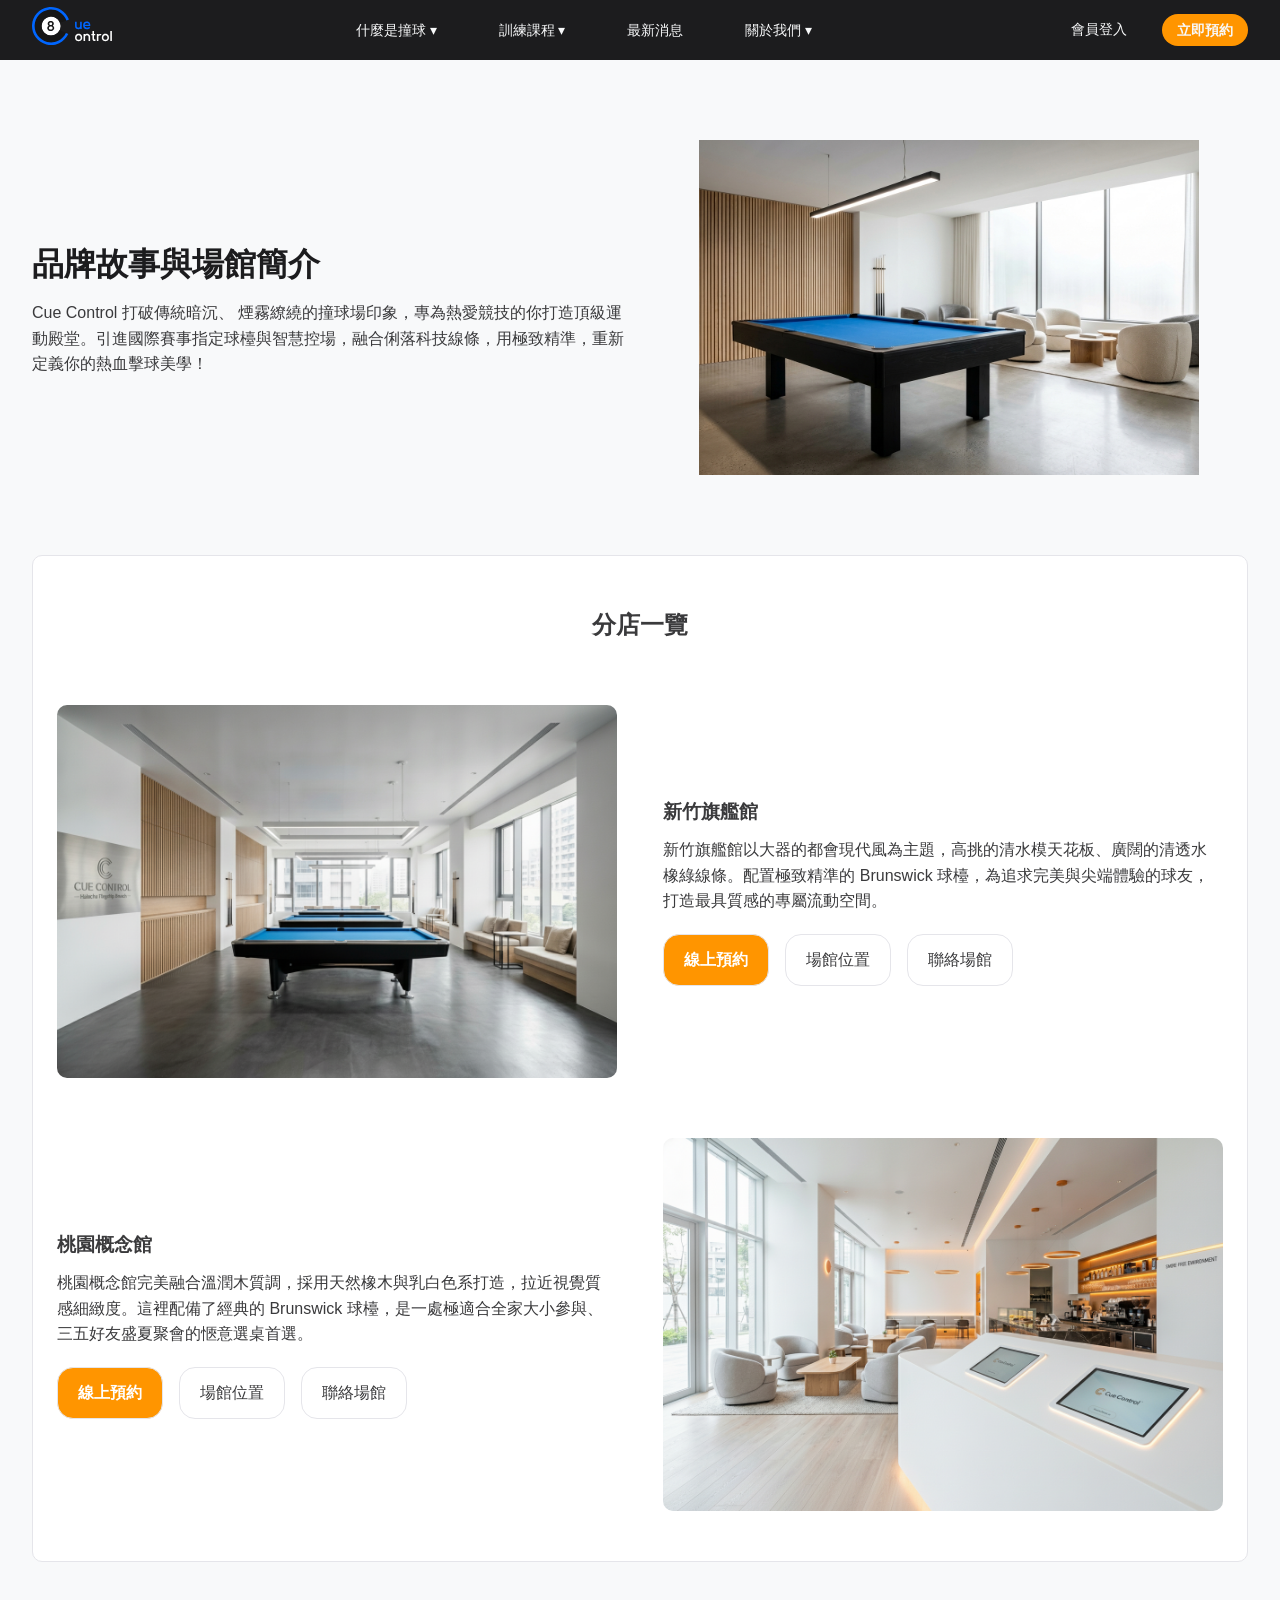
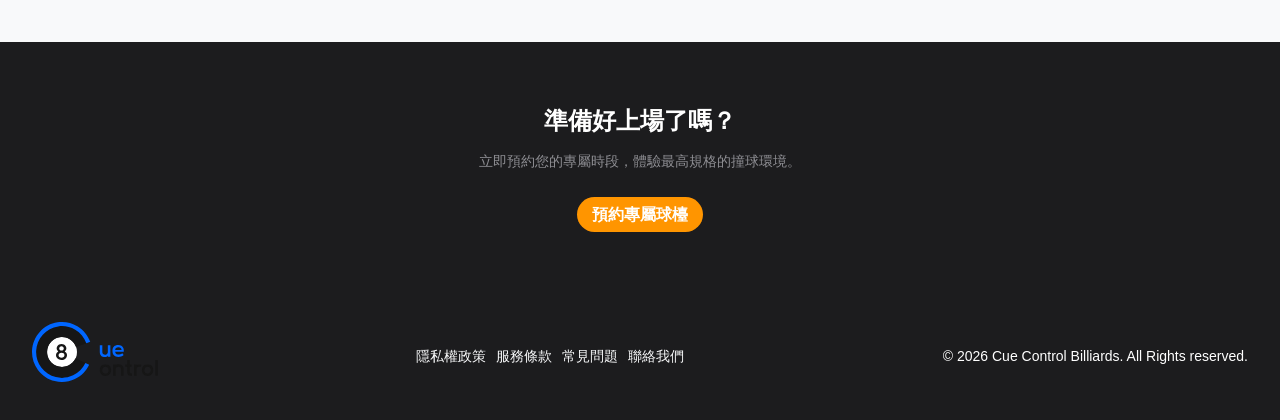
==== about.html @ 7a8957ce "initialize" ====
<!DOCTYPE html>
<html lang="zh-Hant">

<head>
    <meta charset="UTF-8">
    <meta name="viewport" content="width=device-width, initial-scale=1.0">
    <title>品牌與場館簡介</title>
    <link rel="stylesheet" href="./css/global.css">
    <link rel="stylesheet" href="./css/about.css">
    <link rel="icon" href="./images/logo.svg" type="image/png">
    <link rel="icon" href="./images/logo.svg" type="image/svg+xml">
</head>

<body>

    <header class="header header-internal">
        <nav class="container">
            <div class="left">
                <a href="index.html" class="logo"><img src="./images/logo-letter-dark-mode.svg" alt="logo"
                        class="logo-pic"></a>
            </div>
            <div class="center">
                <div class="dropdown">
                    <a href="" class="mid-btn nav-btn">什麼是撞球 ▾</a>
                    <div class="dropdown-content">
                        <a href="billiards.html">撞球知識指南</a>
                        <a href="">新手教學</a>
                    </div>
                </div>
                <div class="dropdown">
                    <a href="" class="mid-btn nav-btn">訓練課程 ▾</a>
                    <div class="dropdown-content">
                        <a href="">預約課程</a>
                        <a href="course.html">課程方案</a>
                    </div>
                </div>
                <a href="" class="mid-btn nav-btn">最新消息</a>
                <div class="dropdown">
                    <a href="" class="mid-btn nav-btn">關於我們 ▾</a>
                    <div class="dropdown-content">
                        <a href="about.html">品牌與場館</a>
                        <a href="menu.html">球檯價目及菜單</a>
                        <a href="coaches.html">專業師資團隊</a>
                    </div>
                </div>
            </div>
            <div class="right">
                <button type="button" class="mid-btn nav-btn js-login-modal-btn" id="loginModalBtn">會員登入</button>
                <a href="booking.html" class="cta-btn mid-btn nav-btn">立即預約</a>
            </div>
            <button type="button" class="burger-btn" aria-label="切換選單">
                <span class="burger-bar"></span>
                <span class="burger-bar"></span>
                <span class="burger-bar"></span>
            </button>
        </nav>
        <div class="mobile-drawer">
            <nav class="mobile-drawer-nav">
                <ul class="drawer-list">
                    <li class="drawer-li">
                        <a href="" class="drawer-link btn-nav-drawer">
                            什麼是撞球<img src="./images/arrow_down.svg" alt="" class="icon-nav-btn"></a>
                        <ul class="nav-btn-child-list ">
                            <li><a href="billiards.html" class="drawer-link">撞球知識指南</a></li>
                            <li><a href="" class="drawer-link">新手教學</a></li>
                        </ul>
                    </li>
                    <li class="drawer-li">
                        <a href="" class="drawer-link btn-nav-drawer">訓練課程<img src="./images/arrow_down.svg" alt=""
                                class="icon-nav-btn"></a>
                        <ul class="nav-btn-child-list">
                            <li><a href="" class="drawer-link">預約課程</a></li>
                            <li><a href="course.html" class="drawer-link">課程方案</a></li>
                        </ul>
                    </li>
                    <li>
                        <a href="" class="drawer-link">最新消息</a>
                    </li>
                    <li class="drawer-li">
                        <a href="" class="drawer-link btn-nav-drawer">關於我們<img src="./images/arrow_down.svg" alt=""
                                class="icon-nav-btn"></a>
                        <ul class="nav-btn-child-list">
                            <li><a href="about.html" class="drawer-link">品牌與場館</a></li>
                            <li><a href="menu.html" class="drawer-link">球檯價目及菜單</a></li>
                            <li><a href="coaches.html" class="drawer-link">專業師資團隊</a></li>
                        </ul>
                    </li>
                    <li>
                        <button type="button" class="drawer-link login-btn js-login-modal-btn">會員登入</button>
                    </li>
                    <li>
                        <a href="booking.html" class="drawer-link cta-btn">立即預約</a>
                    </li>
                </ul>
            </nav>
        </div>
    </header>

    <main>
        <dialog class="modal-login" id="loginModal">
            <button class="close-btn-area" type="button">
                <img src="./images/close.svg" alt="" id="closeBtn" class="close-btn">
            </button>
            <div class="login-top">
                <!-- <h3>只差最後一步了！</h3> -->
                <h3 class="text-title-medium login-title">登入</h3>
            </div>
            <form class="login-box">
                <div class="mem-block">
                    <label for="mem-id">手機號碼 / Email</label>
                    <input type="text" placeholder="請輸入帳號" id="mem-id">
                </div>
                <div class="mem-block">
                    <div class="mem-psw-box">
                        <label for="mem-psw">密碼</label>
                        <a href="#" class="forget-psw">忘記密碼？</a>
                    </div>

                    <input type="password" placeholder="請輸入密碼" id="mem-psw">
                </div>
                <button type="submit" class="log-in" id="logIn">登入</button>
                <div class="register-block">
                    <p>還不是會員嗎？ <a href="#" class="register-btn">立即註冊</a></p>
                </div>
            </form>
        </dialog>
        <section class="about-manifesto">
            <div class="container">
                <div class="about-manifesto-content">

                    <h1 class="text-title-large">品牌故事與場館簡介</h1>
                    <p class="text-body">
                        Cue Control 打破傳統暗沉、
                        煙霧繚繞的撞球場印象，專為熱愛競技的你打造頂級運動殿堂。引進國際賽事指定球檯與智慧控場，融合俐落科技線條，用極致精準，重新定義你的熱血擊球美學！
                    </p>
                </div>
                <div class="about-manifesto-image-wrapper">
                    <img src="./images/brand-intro.png" alt="Cue Control 奢華撞球空間" class="about-img">
                </div>


            </div>
        </section>

        <section class="about-locations">
            <div class="container">
                <div class="card">
                    <div class="about-locations__header">
                        <h2 class="head-title">分店一覽</h2>
                    </div>

                    <article class="location-card">
                        <div class="location-card__image-wrapper">
                            <img src="./images/storeimg_hsinchu.png" alt="新竹旗艦館實景" class="location-card-img">
                        </div>
                        <div class="location-card__content">
                            <h3 class="location-card__title">新竹旗艦館</h3>
                            <p class="about-page__paragraph">新竹旗艦館以大器的都會現代風為主題，高挑的清水模天花板、廣闊的清透水橡綠線條。配置極致精準的 Brunswick
                                球檯，為追求完美與尖端體驗的球友，打造最具質感的專屬流動空間。
                            </p>
                            <div class="location-card__actions">
                                <a href="booking.html" class="btn cta-btn">線上預約</a>
                                <a href="https://maps.app.goo.gl/NPpUqSH1aFyz24Te9" class="btn btn--secondary"
                                    title="開啟 google map" target="_blank">場館位置</a>
                                <a href="tel:+88635358899" class="btn btn--secondary">聯絡場館</a>
                            </div>
                        </div>
                    </article>

                    <article class="location-card location-card--reverse">
                        <div class="location-card__content">
                            <h3 class="location-card__title">桃園概念館</h3>
                            <p class="about-page__paragraph">桃園概念館完美融合溫潤木質調，採用天然橡木與乳白色系打造，拉近視覺質感細緻度。這裡配備了經典的 Brunswick
                                球檯，是一處極適合全家大小參與、三五好友盛夏聚會的愜意選桌首選。
                            </p>
                            <div class="location-card__actions">
                                <a href="booking.html" class="btn cta-btn">線上預約</a>
                                <a href="https://maps.app.goo.gl/suRcT2aDp1WyYLLZ6" class="btn btn--secondary"
                                    title="開啟 google map" target="_blank">場館位置</a>
                                <a href="tel:+88633335566" class="btn btn--secondary">聯絡場館</a>
                            </div>
                        </div>
                        <div class="location-card__image-wrapper">
                            <img src="./images/storeimg_taoyuan.png" alt="桃園概念館實景" class="location-card-img">
                        </div>
                    </article>
                </div>

            </div>
        </section>



        <section class="mobile-cta-banner">
            <h2 class="text-title-large">準備好上場了嗎？</h2>
            <p class="text-muted">立即預約您的專屬時段，體驗最高規格的撞球環境。</p>
            <a href="booking.html" class="cta-btn mid-btn">預約專屬球檯</a>

        </section>
        <nav class="mobile-bottom-nav">
            <a href="index.html" class="tab-item active"> <img src="./images/home.svg" alt="home" class="tab-icon"><span
                    class="tab-title">首頁</span></a>
            <button type="button" class="tab-item js-login-modal-btn"><img src="./images/person.svg" alt="home"
                    class="tab-icon"><span class="tab-title">會員中心</span></button>
            <a href="booking.html" class="footer-cta-btn"><span class="tab-title">立即預約</span></a>
        </nav>
    </main>

    <footer class="footer">
        <div class="container">
            <div class="left">
                <picture>
                    <source media="(min-width: 768px)" srcset="./images/logo-letter-dark-mode.svg">
                    <img src="./images/logo-letter.svg" alt="logo" style="width: 100%; height: auto;">
                </picture>
            </div>
            <div class="center">
                <a href="" class="footer-btn">隱私權政策</a>
                <a href="" class="footer-btn">服務條款</a>
                <a href="" class="footer-btn">常見問題</a>
                <a href="" class="footer-btn">聯絡我們</a>
            </div>
            <div class="right">
                <p class="copyright">&copy; 2026 Cue Control Billiards. All Rights reserved.</p>
            </div>
        </div>
    </footer>
    <script src="./JS/global.js"></script>
</body>

</html>
---- css/global.css ----
:root {
    /* 1. 品牌與主動狀態 (Brand & Active States) */
    --action-primary: #FF9500;
    --ui-active: #0066ff;

    /* 2. 背景與表面 (Background Surfaces) */
    --bg-global: #F8F9FA;
    --bg-container: #FFFFFF;
    --bg-bluecontainer: #EFF6FF;

    /* 3. 文字階層 (Typography Hierarchy) */
    --text-main: #1C1C1E;
    --text-body: #3A3A3C;
    --text-muted: #8E8E93;

    /* 4. 邊框與非作用狀態 (Borders & Inactive States) */
    --border-standard: #E5E5EA;
    --border-inactive: #D1D1D6;
}
/* 全域屬性 */
* {
    padding: 0;
    margin: 0;
    box-sizing: border-box;
    list-style: none;
    font-family: inherit;
    color: var(--text-body);
}
html {
    font-size: 62.5%;
}
body {
    background-color: var(--bg-global);
    font-family: -apple-system, BlinkMacSystemFont, "Segoe UI", Roboto, "Helvetica Neue", Arial, sans-serif; /* 高階無襯線字體重設 */
    font-size: 1.6rem; /* 🟢 全站預設內文字級變為 16px */
    line-height: 1.6;  /* 設定舒適的行高，文字才不會擠在一起 */
}
img {
    display: inline-block;
}
a {
    display: inline-block;
    text-decoration: none;
}
button {
    border: none;
    outline: none;
    background: none;
    cursor: pointer;
}
input[type='radio'] {
    display: none;
}
.container {
    max-width: 1280px;
    margin-inline: auto;
    padding: 0 3.2rem;
}
.card {
    border: 1px solid var(--border-standard);
    padding: 3rem 2.4rem;
    background-color: var(--bg-container);
    border-radius: 10px;
}


section {
    padding-block: 8rem;
}
/* section+section {
    padding-block: 8rem;
} 看情況使用*/

.section-title {
    margin-bottom: 6rem;
    text-align: center;
}
.burger-btn, .mobile-drawer {
    display: none;
}
.logo,
.nav-btn,
.footer-btn,
.copyright {
    white-space: nowrap;
}


/* ------------------ 字體階層組件 (Typography Tokens) ------------------ */

.text-hero {
    font-size: 4.8rem;   /* 48px - 專屬於 Hero 區的霸氣大標 */
    font-weight: 600;   /* 超粗體 */
    /* letter-spacing: -0.05em; 稍微縮小字距，大字看起來會極度高級 */
}
.text-title-large {
    font-size: 3.2rem;   /* 32px - 各個 Section 的主要大標題（如：預約您的撞球體驗） */
    font-weight: 800;
    color: var(--text-main);
}
.text-title-medium {
    font-size: 2.0rem;   /* 20px - 卡片內的大標題（如：新竹旗艦館、球檯預約系統） */
    font-weight: 600;
    color: var(--text-main);
}
.text-body {
    font-size: 1.6rem;   /* 16px - 標準標準內文、價目表數字 */
    font-weight: 400;
    color: var(--text-body);
}
.text-muted {
    font-size: 1.4rem;   /* 14px - 次要提示、預約規範小字、小標題 */
    font-weight: 400;
    /* color: var(--text-muted); */
}
.eng-title {
    color: var(--text-muted);
    margin-top: 1rem;
}

/* ------------------buttons--------------------- */
.big-btn {
    display: inline-block;
    padding: 20px 50px;
    border-radius: 20px;
    font-size: 1.6rem;
}
.mid-btn {
    border-radius: 20px;
    padding: .5rem 1.5rem;
    /* display: inline-block; */
    display: inline-flex;
    align-items: center;
    justify-content: center;
}
.cta-btn {
    background-color: var(--action-primary);
    color: var(--bg-container);
    font-weight: 600;

}
.next-step {
    border-radius: 20px;
    padding: 10px;
}
.sec-btn  {
    border: 1px solid var(--border-standard);
    background-color: var(--bg-global);
    color: var(--text-body);
}
.course {
    background-color: rgba(138, 138, 138, 0.6);
    color: var(--bg-container);
}
.nav-btn, .footer-btn, .logo {
    color: var(--bg-global);
    font-size: 1.4rem;
}
.nav-btn:hover, .footer-btn:hover, .logo:hover {
    color: var(--bg-container);
}


/* header */
.header {
    position: absolute;
    top: 0;
    left: 0;
    width: 100%;
    background-color: transparent;
}
/* 內頁專用頁首樣式 */
.header.header-internal {
    position: relative;             /* 讓它恢復正常流向，會把下方的內頁內容乖乖往下推 */
    background-color: var(--text-main); /* 賦予它跟頁尾一樣的時尚質感深色背景 */
}
.header .container {
    display: flex;
    align-items: center;
    justify-content: space-between;
    height: 60px;
}
.header .container .center {
    /* flex-grow: 3; */
    display: flex;
    align-items: center;
    /* justify-content: space-between; */
    gap: 32px;
}
.header .container .right {
    display: flex;
    align-items: center;
    gap: 20px;
    /* flex-grow: 2; */
}
img.logo-pic {
    width: 80px;
}

/* --- 下拉選單核心核心樣式 --- */
.dropdown {
    position: relative; /* 讓下一層選單相對這個按鈕定位 */
    display: inline-block;
}
/* 下拉選單的黑底座浮動視窗 */
.dropdown-content {
    display: none;        /* 平常隱藏起來 */
    position: absolute;   /* 絕對定位，飄浮在網頁上方 */
    top: 100%;           /* 剛好貼在「關於我們」按鈕的正下方 */
    left: 50%;
    transform: translateX(-50%); /* 讓選單水平居中對齊按鈕 */
    background-color: var(--text-main); /* 沿用妳的時尚黑底色 */
    min-width: 160px;     /* 設定寬度 */
    box-shadow: 0px 8px 16px rgba(0,0,0,0.2); /* 加上高級感的陰影 */
    border-radius: 12px;  /* 圓角 */
    padding: 10px 0;
    z-index: 999;         /* 確保不會被下方的 Hero 區大圖擋住 */
}
/* 下拉選單裡面的每一個超連結 */
.dropdown-content a {
    color: var(--bg-global); /* 預設淺色字 */
    padding: 12px 20px;
    display: block;          /* 讓它整橫條都可以點擊 */
    text-align: center;
    font-size: 14px;
    transition: all 0.2s;
}
/* 滑鼠移入選單內超連結的效果 */
.dropdown-content a:hover {
    background-color: var(--ui-active); /* 變成妳的科技藍 */
    color: var(--bg-container);        /* 字體變純白 */
}
/* 🔥 關鍵魔術：當滑鼠移入 .dropdown 容器時，讓裡面的內容顯示 */
.dropdown:hover .dropdown-content {
    display: block;
}

/* login 燈箱=========================== */
body:has(dialog[open]) {
    overflow: hidden;
}
dialog.modal-login {
    width: 100%;
    max-width: 450px;
    margin: auto;
    padding: 20px 40px;
    border: 1px solid var(--border-standard);
    border-radius: 12px;
    position: relative;
}
dialog.modal-login::backdrop {
    background-color: rgba(0, 0, 0, 0.6); /* 黑色半透明 */
    backdrop-filter: blur(5px);
}

.close-btn-area {
    position: absolute;
    top: 10px;
    right: 10px;
}

.login-top {
    text-align: center;
    .login-title {
        padding-block: 20px;
    }
}
.login-box {
    margin: auto;
    display: flex;
    flex-direction: column;
    gap: 30px;
    /* background-color: #198754; */
}
.mem-block {
    display: flex;
    flex-direction: column;
}

.mem-block input {
    background-color: var(--bg-global);
    padding: 1rem 1.6rem;
    border-radius: 6px;
    border: 1px solid var(--border-standard);
    margin-top: .4rem;
}
.log-in {
    width: 100%;
    background-color: var(--action-primary);
    border-radius: 2rem;
    padding: 1rem;
    color: var(--bg-container);
    font-weight: 600;
}
.mem-psw-box {
    display: flex;
    justify-content: space-between;
}
.forget-psw {
    color: var(--ui-active);
    font-size: 1.4rem;
}
.register-block {
    padding-block: 20px;
    border-top: 1px solid var(--border-standard);
    text-align: center;

    .register-btn {
        color: var(--ui-active);
    }
}


/* footer */
.footer {
    padding-block: 30px;
    background-color: var(--text-main);
}
.footer .container {
    height: 100%;
    gap: 2rem;
    display: flex;
    justify-content: space-between;
    align-items: center;
}
.footer .container .center {
    display: flex;
    align-items: center;
    gap: 1rem;
    justify-content: space-between;
}
.footer-btn {
    color: var(--bg-global);
    font-size: 1.4rem;

    border-radius: 20px;
    /* padding: .5rem 1.5rem; */
    /* display: inline-block; */
    display: inline-flex;
    align-items: center;
    justify-content: center;
}
.footer-btn:hover {
    color: var(--bg-container);
}
.copyright {
    color: var(--bg-container);
    font-size: 1.4rem;
}
.mobile-bottom-nav {
    display: none;
}

/* RWD==================================== */
@media screen and (width <= 1024px) {
    .text-hero {
        font-size: 4.0rem;
    }
    .text-title-large {
        font-size: 2.8rem;
    }

    /* header============================ */
    .container {
        padding: 0 1.2rem;
    }
    .header .container .center {
        gap: 0rem; 
    }
    .header .container .right {
        gap: 0.8rem;
    }
    .nav-btn {
        padding: 0.4rem 0.8rem;
        font-size: 1.4rem;
    }
    .header .cta-btn {
        padding: 0.6rem 1.2rem;
    }
}

@media screen and ( width < 960px) {
    .footer .container {
        flex-wrap: wrap;
        justify-content: center;
        padding-block: 2rem;
    }
}


@media screen and (width < 768px) {
    .text-hero {
        font-size: 3.2rem;
        line-height: 1.3;
    }
    .text-title-large {
        font-size: 2.4rem;
    }
    .text-title-medium {
        font-size: 1.8rem;
    }

    /* header=============================== */
    

    .header .container .center,
    .header .container .right {
        display: none !important;
    }

    .big-btn {
        padding: 10px 20px;
    }

    .burger-btn {
        display: flex;
        flex-direction: column;
        justify-content: space-between;
        width: 24px;
        height: 18px;
        z-index: 9999;
        position: relative;
    }
    .burger-bar {
        width: 100%;
        height: 2px;
        background-color: var(--bg-container);
        border-radius: 2px;
        transition: transform 0.3s ease, opacity 0.3s ease;
    }

    .mobile-drawer {
        display: block;
        position: fixed;
        top: 0;
        left: 0;
        width: 100%;
        height: 100vh;
        padding-top: 50px;
        background-color: var(--text-main);
        z-index: 9998;
        
        transform: translateX(100%);
        transition: transform 0.4s cubic-bezier(0.16, 1, 0.3, 1);
    }
    .mobile-drawer.is-active {
        transform: translateX(0);
    }
    .mobile-drawer-nav {
        width: 100%;
        display: flex;
        flex-direction: column;
        align-items: center;
    }
    .drawer-list {
        display: flex;
        flex-direction: column;
        justify-content: flex-start;
        min-width: 200px;
        height: 100%;
        gap: 2.4rem; 
    }
    .login-btn {
        border: 1px solid var(--bg-container);
        padding: 0.6rem 1.2rem;
    }
    
    .drawer-link {
        display: flex;
        align-items: center;
        gap: 10px;
        width: fit-content;
        border-radius: 10px;
        color: var(--bg-global);
        font-size: 2.0rem;
        font-weight: 500;
        transition: color 0.2s;
    }

    .nav-btn-child-list {
        transform: translateX(20px);
        display: none;
    }
    .-on {
        display: block;
    }

    

    /* 漢堡按鈕三條線變身「✕」 */
    .burger-btn.is-active .burger-bar:nth-child(1) {
        transform: translateY(8px) rotate(45deg);
    }
    .burger-btn.is-active .burger-bar:nth-child(2) {
        opacity: 0; 
    }
    .burger-btn.is-active .burger-bar:nth-child(3) {
        transform: translateY(-8px) rotate(-45deg);
    }

    .icon-nav-btn {
        display: block;
    }

    /* 底部功能列=========================== */
    .mobile-bottom-nav {
        display: flex;
        position: fixed;
        bottom: 0;
        left: 0;
        width: 100%;
        height: 60px;
        background-color: var(--bg-container);
        border-top: 1px solid var(--border-standard);
        justify-content: space-around;
        align-items: center;
        z-index: 10;
        text-align: center;
        vertical-align: middle;

        .tab-title {
            font-size: 1.4rem;
            color: var(--text-muted);
        }
        .tab-item {
            flex: 1;
            display: flex;
            flex-direction: column;
            align-items: center;
            justify-content: center;
            padding-inline: 10px;
        }
    }


    /* footer========================== */
    .footer {
        background-color: var(--bg-container);
        padding-block: 40px;
    }
    .footer .container {
        flex-direction: column;
        gap: 24px;
        text-align: center;
    }
    .footer .logo,
    .footer-btn {
        color: var(--text-main) !important; 
        font-size: 1.4rem;
        font-weight: 500;
    }
    .footer .center {
        display: flex;
        flex-direction: column;
        gap: 12px;
    }
    .footer .copyright {
        color: var(--text-muted) !important;
        font-size: 1.2rem;
    }

    .footer-cta-btn {
        flex: 2;
        height: 100%;
        /* line-height: 0; */
        background-color: var(--action-primary);
        display: flex;
        align-items: center;
        justify-content: center;

        .tab-title {
            color: var(--bg-container);
            font-weight: 600;
            
            
        }
        
    }
    body {
        padding-bottom: 60px;
    }

}
---- css/about.css ----
section {
    padding-block: 0;
}
.about-manifesto {
    padding-top: 8rem;

}
section+section {
    padding-block: 8rem;
}
.card {
    padding-block: 5rem;
}
.about-manifesto .container {
    display: flex;
    gap: 20px;
    align-items: center;
    justify-content: center;
    width: 100%;

    .text-body {
        margin-top: 10px;
    }
}
.about-manifesto-content, .about-manifesto-image-wrapper {
    flex: 1;
    align-self: center;
}
.about-img {
    max-width: 500px;
    width: 100%;
    margin: auto;
    display: block;
}

.about-locations__header {
    text-align: center;
}
.head-title {
    margin-bottom: 60px;
}

.location-card {
    width: 100%;
    display: flex;
    /* gap: 50px; */
    justify-content: space-between;
    align-items: center;
}
.location-card:last-child {
    margin-top: 60px;
}
.location-card__image-wrapper, .location-card__content {
    width: 48%;
}
.location-card-img {
    /* max-width: 450px; */
    width: 100%;    
    display: block;
    border-radius: 10px;
    margin: auto;
}
.about-page__paragraph {
    margin-top: 10px;
}
.location-card__actions {
    margin-top: 20px;
    display: flex;
    gap: 16px;

    .btn {
        border: 1px solid var(--border-standard);
        padding: 12px 20px;
        border-radius: 16px;
    }
    
}

.mobile-cta-banner {
        display: flex;
        flex-direction: column;
        align-items: center;
        justify-content: center;
        background-color: var(--text-main);
        padding: 6rem 3.2rem;
        text-align: center;
    }
.mobile-cta-banner h2 {
    color: var(--bg-container);
    font-size: 2.4rem;
    margin-bottom: 1rem;
}
.mobile-cta-banner p {
    color: var(--text-muted);
    font-size: 1.4rem;
    margin-bottom: 2.4rem;
}

@media screen and (width < 1024px) {
    .location-card__image-wrapper {
        width: 38%;
    } 
    .location-card__content {
        width: 59%;
    }

    .location-card__actions {
        margin-top: 20px;
        display: flex;
        gap: 12px;

        .btn {
            border: 1px solid var(--border-standard);
            padding: 12px 20px;
            border-radius: 16px;
        }
        
    }
}


@media screen and (width < 768px) {
    .about-manifesto .container {
        flex-direction: column;
        align-items: center;
        gap: 36px;
    }
    .text-title-large, .text-body {
        text-align: center;
    }

    .location-card__image-wrapper, .location-card__content {
        width: 100%;
    }

    .location-card {
        flex-direction: column;
    }
    .location-card--reverse {
        flex-direction: column-reverse;

    }

    h3 {
        margin-top: 20px;
    }
}
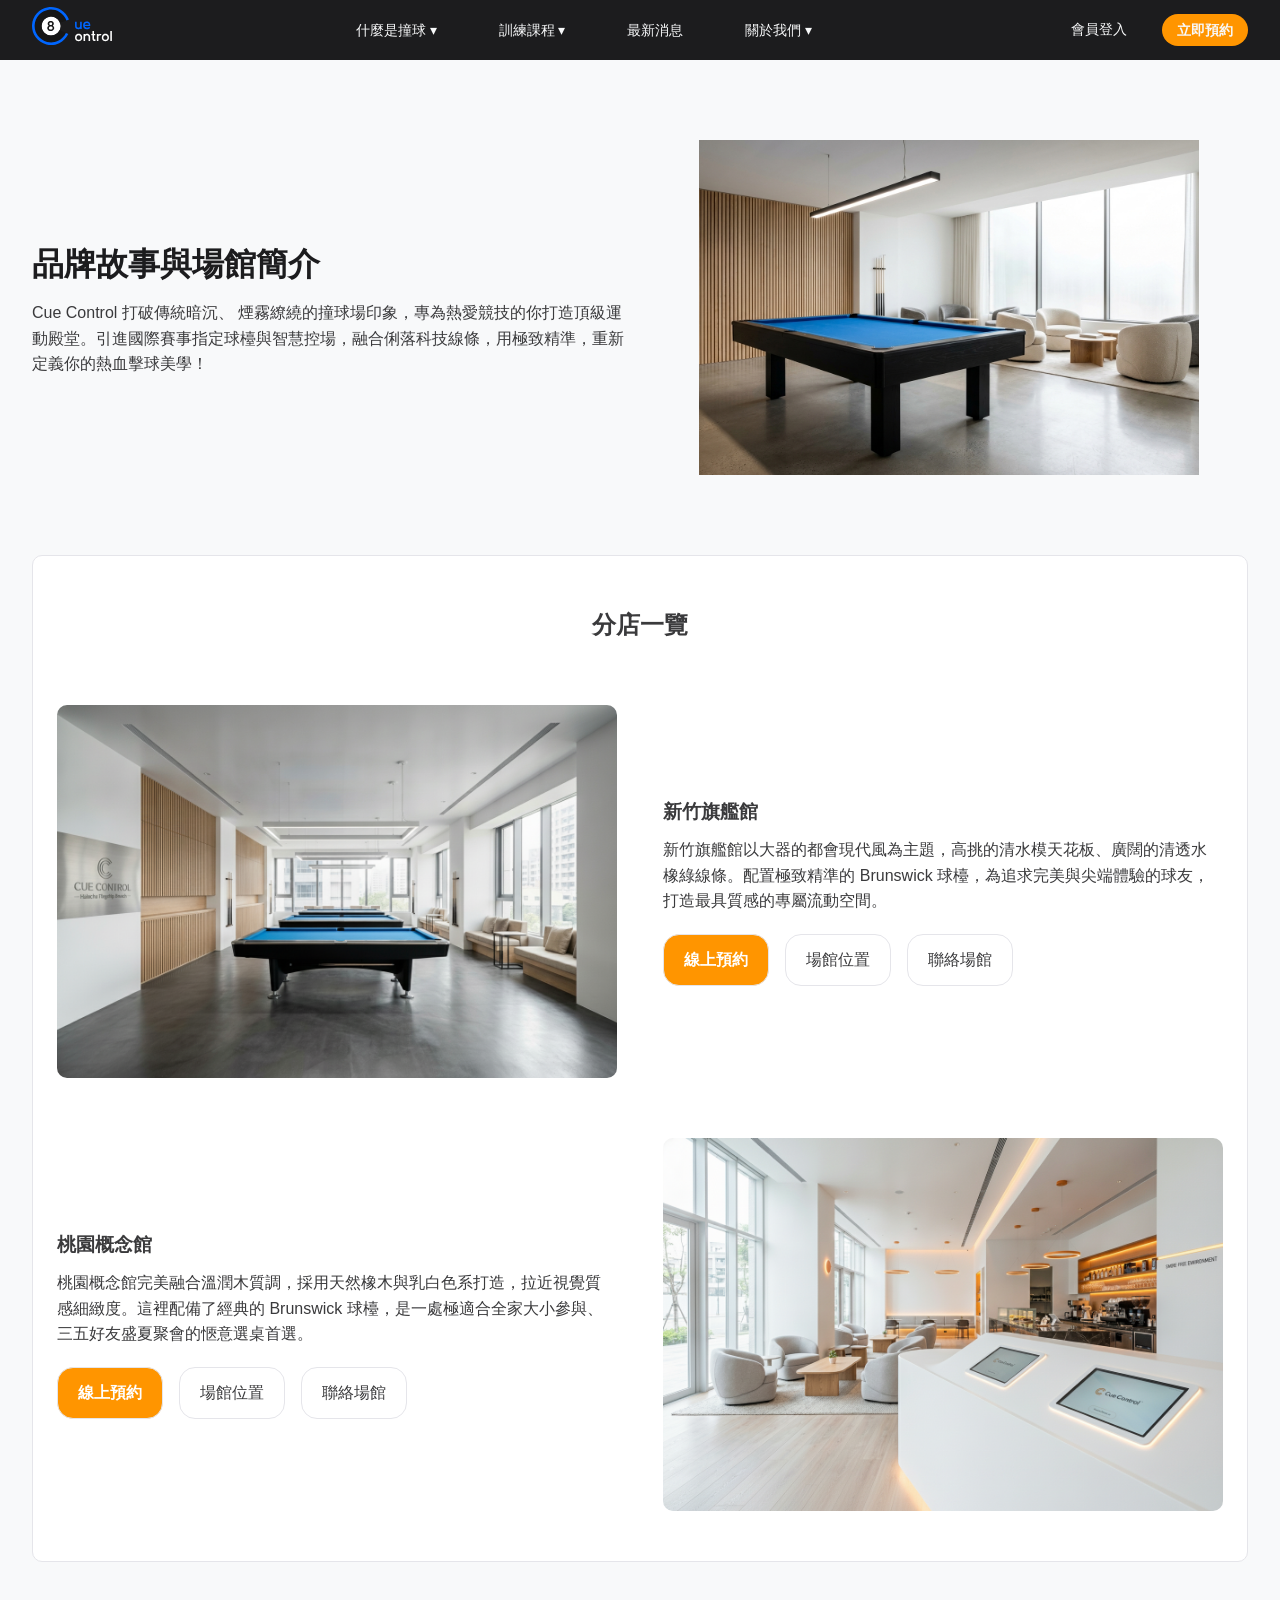
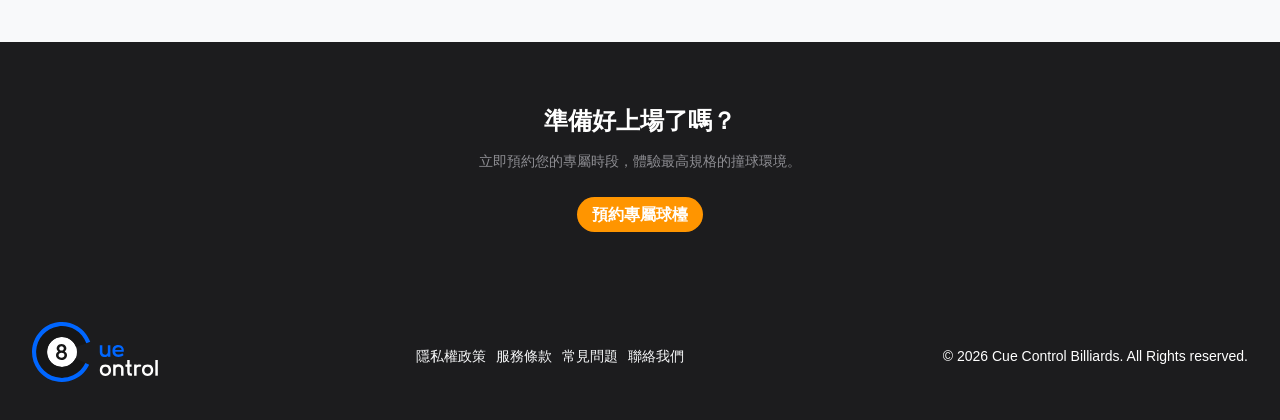
==== commit bbfa301c: "refactor: 統一 7 個頁面 header 的 HTML class 與格式" ====
--- a/about.html
+++ b/about.html
@@ -45,7 +45,7 @@
                 </div>
             </div>
             <div class="right">
-                <button type="button" class="mid-btn nav-btn js-login-modal-btn" id="loginModalBtn">會員登入</button>
+                <button type="button" class="mid-btn nav-btn login-btn js-login-modal-btn">會員登入</button>
                 <a href="booking.html" class="cta-btn mid-btn nav-btn">立即預約</a>
             </div>
             <button type="button" class="burger-btn" aria-label="切換選單">
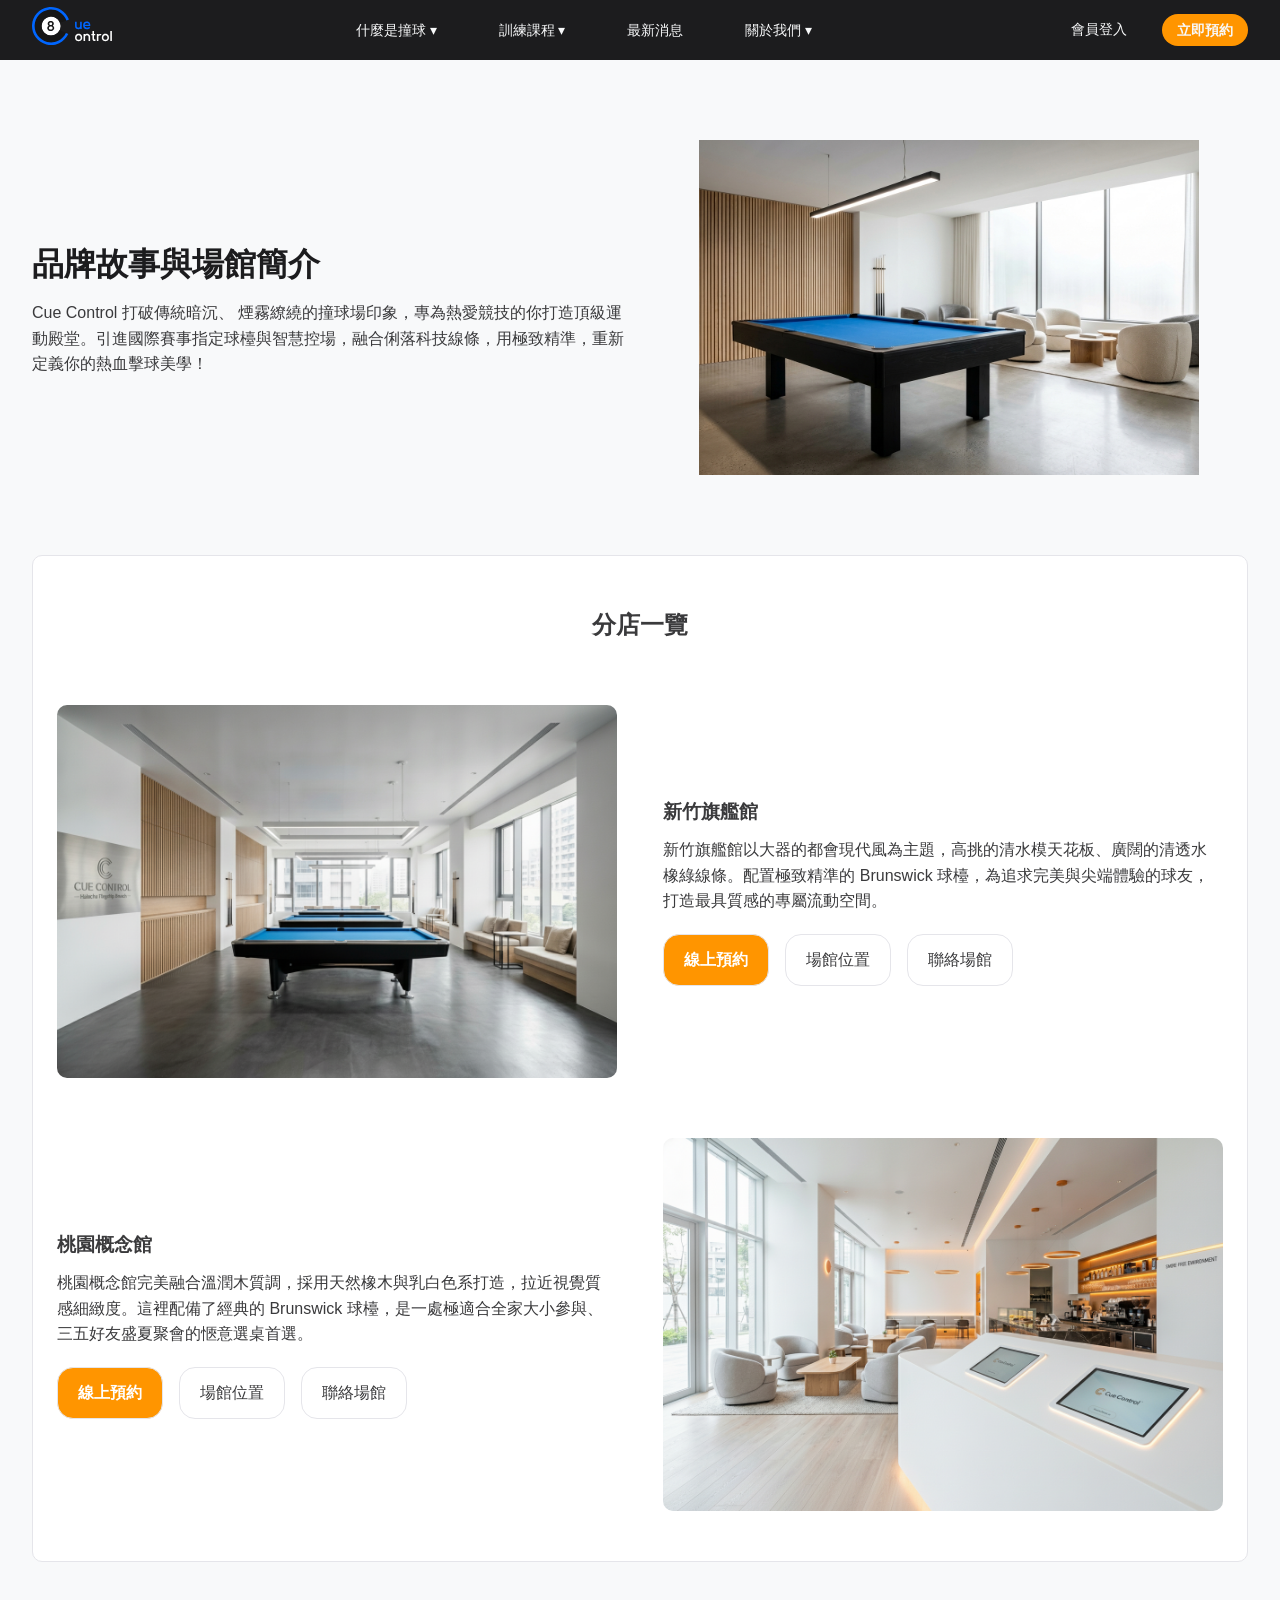
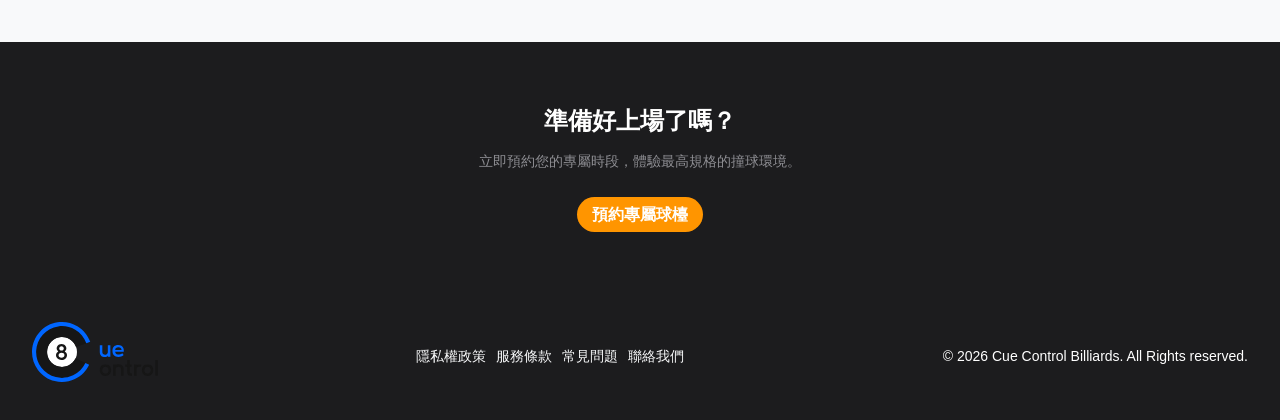
==== commit a5250929: "feat: mobile-bottom-nav 補上 active 判斷邏輯與選中樣式" ====
--- a/about.html
+++ b/about.html
@@ -198,10 +198,10 @@
 
         </section>
         <nav class="mobile-bottom-nav">
-            <a href="index.html" class="tab-item active"> <img src="./images/home.svg" alt="home" class="tab-icon"><span
+            <a href="index.html" class="tab-item"> <span class="tab-icon icon-home" aria-hidden="true"></span><span
                     class="tab-title">首頁</span></a>
-            <button type="button" class="tab-item js-login-modal-btn"><img src="./images/person.svg" alt="home"
-                    class="tab-icon"><span class="tab-title">會員中心</span></button>
+            <button type="button" class="tab-item js-login-modal-btn"><span class="tab-icon icon-person"
+                    aria-hidden="true"></span><span class="tab-title">會員中心</span></button>
             <a href="booking.html" class="footer-cta-btn"><span class="tab-title">立即預約</span></a>
         </nav>
     </main>
--- a/css/global.css
+++ b/css/global.css
@@ -530,6 +530,26 @@
             justify-content: center;
             padding-inline: 10px;
         }
+        .tab-icon {
+            display: inline-block;
+            width: 24px;
+            height: 24px;
+            background-color: var(--text-main);
+        }
+        .icon-home {
+            mask: url('../images/home.svg') no-repeat center / contain;
+            -webkit-mask: url('../images/home.svg') no-repeat center / contain;
+        }
+        .icon-person {
+            mask: url('../images/person.svg') no-repeat center / contain;
+            -webkit-mask: url('../images/person.svg') no-repeat center / contain;
+        }
+        .tab-item.active .tab-title {
+            color: var(--ui-active);
+        }
+        .tab-item.active .tab-icon {
+            background-color: var(--ui-active);
+        }
     }
 
 
